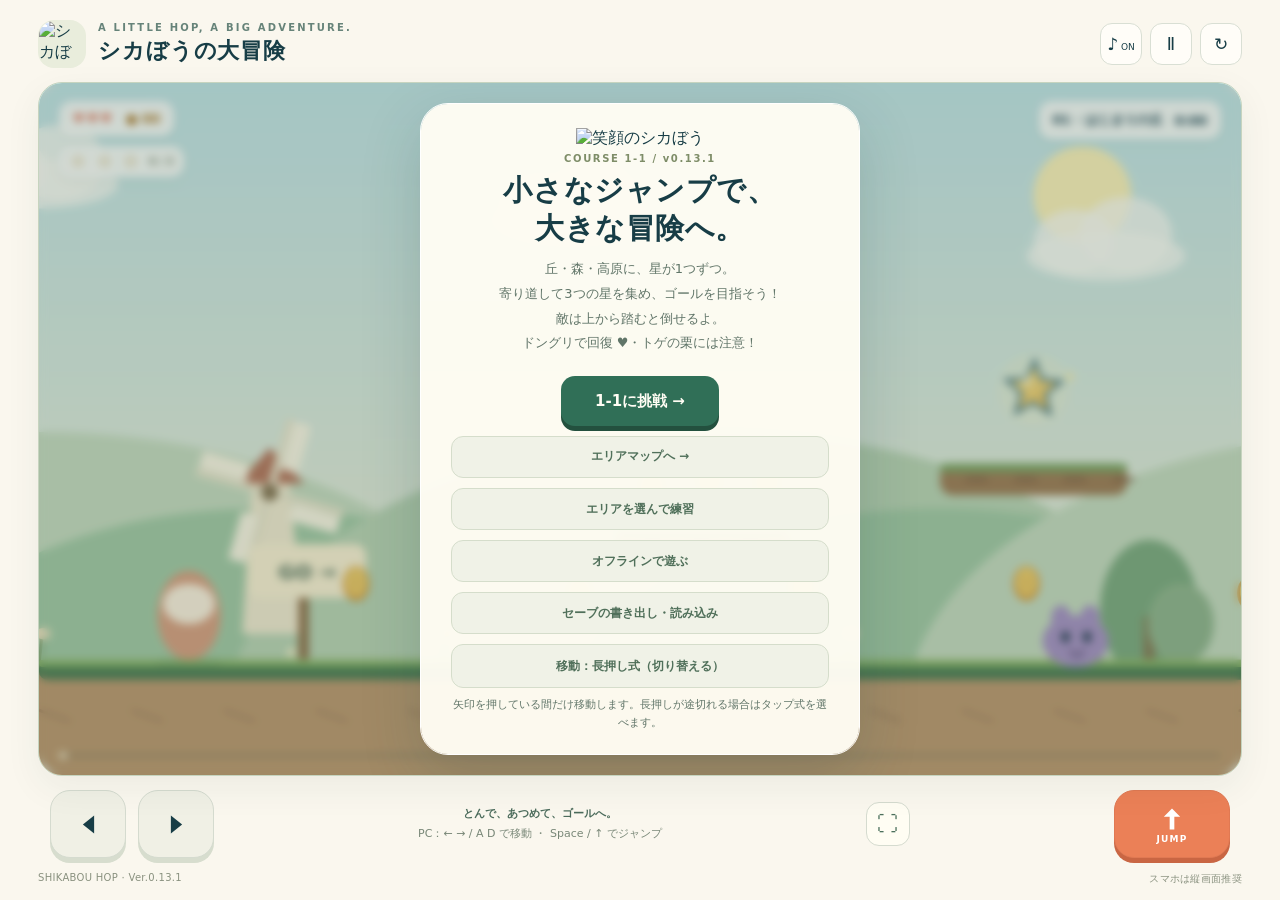
==== index.html @ 4ccf4af8 "Add Shikabou Hop v0.13.1 game" ====
<!doctype html>
<html lang="ja">
<head>
<meta charset="utf-8"><meta name="viewport" content="width=device-width,initial-scale=1,viewport-fit=cover">
<meta name="theme-color" content="#faf7ee"><meta name="description" content="シカぼうと丘を冒険する、スマホで遊べる横スクロールアクションゲーム。">
<link rel="manifest" href="manifest.webmanifest" crossorigin="use-credentials">
<link rel="icon" type="image/png" sizes="192x192" href="icons/app-192.png">
<link rel="apple-touch-icon" sizes="180x180" href="icons/apple-touch-icon.png">
<meta name="application-name" content="シカぼう"><meta name="mobile-web-app-capable" content="yes"><meta name="apple-mobile-web-app-capable" content="yes"><meta name="apple-mobile-web-app-title" content="シカぼう"><meta name="apple-mobile-web-app-status-bar-style" content="default">
<title>シカぼうの大冒険｜SHIKABOU HOP</title>
<style>
:root{--ink:#173d46;--green:#306f57;--paper:#faf7ee;--orange:#ee774b}*{box-sizing:border-box}body{margin:0;background:var(--paper);color:var(--ink);font-family:system-ui,-apple-system,"Noto Sans JP",sans-serif}button{font:inherit;cursor:pointer;-webkit-tap-highlight-color:transparent}button:focus-visible{outline:3px solid #ef8b42;outline-offset:4px}.shell{max-width:1260px;height:100svh;min-height:560px;margin:auto;padding:20px 28px 14px;display:flex;flex-direction:column;gap:14px}header{display:flex;justify-content:space-between;align-items:center;gap:12px}.brand{display:flex;align-items:center;gap:12px}.mark{height:48px;width:48px;border-radius:16px;background:#e9eddc;object-fit:contain;padding:1px}h1{font-size:22px;letter-spacing:.04em;margin:0;font-weight:900}.eyebrow{font-size:10px;letter-spacing:.22em;font-weight:800;display:block;margin-bottom:3px;color:#668379}.tools{display:flex;gap:8px}.tool{border:1px solid #d9dfd4;background:#fffdf8;border-radius:12px;min-width:42px;min-height:42px;color:var(--ink);font-size:17px}.arena{position:relative;overflow:hidden;border-radius:24px;background:#c7e4dd;flex:1;min-height:260px;box-shadow:0 12px 36px #183e4510;border:1px solid #c6d4bf}canvas{width:100%;height:100%;display:block;touch-action:none}.hud{position:absolute;top:18px;left:20px;right:20px;display:flex;justify-content:space-between;pointer-events:none;gap:8px}.pill{background:#fffdf5ed;border:1px solid #ffffff88;box-shadow:0 3px 12px #1a4b4310;border-radius:13px;padding:9px 13px;font-size:13px;font-weight:800;display:flex;gap:12px;align-items:center}.heart{color:#e47859;letter-spacing:2px}.gold{color:#a66b10}.distance{position:absolute;bottom:17px;left:20px;right:20px;height:5px;background:#174a4324;border-radius:6px;pointer-events:none;overflow:hidden}.distance span{display:block;background:#fff9dc;height:100%;width:0;border-radius:6px;transition:width .2s}.overlay{position:absolute;inset:0;display:flex;align-items:center;justify-content:center;padding:20px;background:#193f4930;backdrop-filter:blur(4px);z-index:2}.overlay[hidden]{display:none}.card{text-align:center;width:min(440px,100%);border-radius:28px;background:#fffdf4f7;border:1px solid white;padding:24px 30px;box-shadow:0 20px 60px #183e4530}.card img{height:112px;width:112px;object-fit:contain;margin:-4px 0 4px}.card .tag{font-size:10px;letter-spacing:.16em;font-weight:800;color:#7e8d68}.card h2{font-size:29px;margin:8px 0;letter-spacing:.02em;line-height:1.3}.card p{font-size:13px;line-height:1.9;color:#607568;margin:10px 0 20px}.primary{border:0;background:var(--green);color:#fffdf4;border-radius:14px;padding:14px 34px;min-height:50px;font-size:15px;font-weight:800;box-shadow:0 5px 0 #23503e;transition:transform .12s}.primary:active{transform:translateY(3px);box-shadow:0 2px 0 #23503e}.card small{display:block;font-size:10px;color:#819082;margin-top:17px}.controls{touch-action:none;display:flex;align-items:center;justify-content:space-between;padding:0 12px;gap:16px}.movement{display:flex;gap:12px}.pad{touch-action:none;user-select:none;-webkit-user-select:none;width:76px;height:68px;border-radius:20px;border:1px solid #d5dbcf;background:#f0f0e5;box-shadow:0 5px 0 #d7ddce;color:var(--ink);font-size:24px;font-weight:800;display:flex;align-items:center;justify-content:center;flex-direction:column}.pad.pressed,.pad:active{transform:translateY(4px);box-shadow:0 1px 0 #c3cdb9;background:#e1e9d7}.jump{width:116px;background:#eb8057;border-color:#e07953;box-shadow:0 5px 0 #c96643;color:white;font-size:23px}.jump small{font-size:9px;letter-spacing:.14em;margin-top:1px}.jump.pressed,.jump:active{background:#d96d46;box-shadow:0 1px 0 #bd603c}.help{text-align:center;font-size:11px;color:#788777;line-height:1.8}.help b{color:#4b6b5b;font-weight:700}.footer{display:flex;justify-content:space-between;font-size:10px;color:#89917f;letter-spacing:.03em}.toast{position:absolute;left:50%;top:76px;transform:translateX(-50%);padding:10px 18px;background:#fff9e7;color:#31584a;border-radius:30px;font-size:13px;font-weight:800;white-space:nowrap;opacity:0;transition:opacity .15s;pointer-events:none}.toast.show{opacity:1}@media(max-width:600px){.shell{padding:12px 12px max(12px,env(safe-area-inset-bottom));gap:12px;min-height:510px}h1{font-size:17px}.eyebrow{font-size:8px}.mark{width:39px;height:39px;border-radius:12px}.brand{gap:8px}.tool{min-width:36px;min-height:36px;font-size:15px}.tools{gap:5px}.arena{border-radius:20px}.hud{top:12px;left:12px;right:12px}.pill{padding:8px 10px;font-size:11px;gap:7px}.help{display:none}.controls{padding:0 5px}.pad{width:70px;height:68px;border-radius:19px}.jump{width:104px}.card{padding:20px}.card h2{font-size:25px}.card p{font-size:12px}.footer{font-size:9px}.card img{height:100px;width:100px}}@media(max-height:520px) and (orientation:landscape){.shell{min-height:0;padding:6px 12px;gap:6px}header{height:30px}.mark{height:28px;width:28px}h1{font-size:16px}.eyebrow,.footer,.help{display:none}.tool{min-height:28px;min-width:33px}.arena{min-height:160px;border-radius:15px}.controls{position:absolute;bottom:18px;left:25px;right:25px;z-index:1;pointer-events:none}.pad{width:61px;height:54px;opacity:.85;pointer-events:auto;border-radius:16px}.jump{width:90px}.card{padding:12px 24px;width:380px}.card img{display:none}.card p{margin:7px 0 12px;font-size:12px}.card h2{font-size:23px;margin:5px 0}.card small{display:none}.hud{top:10px;left:12px;right:12px}.pill{padding:6px 10px}.distance{bottom:8px}}

/* A compact star tracker and a viewport-sized clear screen for phones. */
.hud{display:grid;grid-template-columns:1fr auto;align-items:start;gap:7px}.hud>.pill{width:max-content}.stars-pill{grid-column:1;padding:5px 10px;gap:8px;font-size:10px}.stars-pill #stars{color:#b98622;font-size:18px;line-height:1.05;letter-spacing:2px}.stars-pill #starCount{color:#7d8669;font-size:10px}.toast{top:96px}
.overlay.is-result{position:fixed;inset:0;z-index:20;padding:max(16px,env(safe-area-inset-top)) 16px max(16px,env(safe-area-inset-bottom));overflow:auto}.card.is-result{width:min(510px,100%);max-height:100%;overflow-y:auto;padding:24px}.card.is-result>img,.card.is-result>small{display:none}.card.is-result h2{font-size:25px;margin:5px 0 16px}.result-panel[hidden]{display:none}.result-panel{text-align:left}.result-heading{display:flex;align-items:center;gap:16px;margin-bottom:17px}.result-rank{display:grid;place-items:center;flex-shrink:0;width:65px;height:65px;border:1px solid #e3c479;background:#f9edc7;color:#826625;border-radius:20px;font-size:43px;font-weight:900;line-height:1}.result-kicker{font-size:10px;color:#8b916e;letter-spacing:.1em}.result-heading h3{font-size:21px;color:#315e4c;margin:4px 0}.result-stars{display:grid;grid-template-columns:repeat(3,1fr);gap:7px;margin-bottom:16px}.result-star{text-align:center;background:#f0f0e7;border:1px solid #e0e3d4;border-radius:13px;padding:8px 2px;color:#9caa97}.result-star>span{display:block;font-size:30px;line-height:1.1}.result-star b{display:block;font-size:11px;margin:5px 0 0}.card .result-star small{display:block;font-size:8px;margin-top:3px;color:inherit}.result-star.collected{background:#fff3cf;border-color:#e4d3a0;color:#ae7c22}.result-stats{display:grid;grid-template-columns:repeat(3,1fr);gap:7px;margin:0 0 15px}.result-stats>div{padding:9px 4px;text-align:center;background:#edf1e7;border-radius:12px}.result-stats dt{font-size:9px;color:#71816c}.result-stats dd{font-size:20px;font-weight:850;color:#315b49;margin:5px 0}.card .result-stats small{display:block;font-size:8px;color:#81917b;margin:3px 0;line-height:1.4}.result-goals{border-top:1px solid #e0e3d3;padding-top:11px}.result-goals h4{font-size:11px;margin:0 0 8px;color:#65775e}.result-goals ul{display:flex;flex-wrap:wrap;gap:6px;list-style:none;margin:0;padding:0}.result-goals li{font-size:10px;border-radius:8px;background:#eeeee4;color:#8d9785;padding:6px 7px}.result-goals li.done{background:#deebd6;color:#386748}.card p.result-tip{font-size:12px;line-height:1.7;margin:13px 0 17px;color:#63765b}.card.is-result .primary{width:100%;min-height:46px}.result-panel{overflow-wrap:anywhere}
@media(max-width:600px){.stars-pill{padding:5px 9px}.stars-pill #stars{font-size:16px}.card.is-result{padding:19px}.result-heading h3{font-size:18px}.result-stats dd{font-size:18px}.result-heading{gap:12px}.result-rank{width:56px;height:56px;font-size:38px}.card.is-result h2{font-size:23px;margin-bottom:13px}}
@media(max-height:520px) and (orientation:landscape){.overlay.is-result{padding:10px}.card.is-result{width:min(640px,100%);padding:13px 20px}.card.is-result h2{font-size:21px;margin:3px 0 8px}.result-heading{margin-bottom:9px}.result-rank{width:46px;height:46px;font-size:33px;border-radius:14px}.result-heading h3{font-size:18px}.result-stars{margin-bottom:9px}.result-star{padding:5px 2px}.result-star>span{font-size:23px}.result-stars small{display:none!important}.result-stats{margin-bottom:9px}.result-stats>div{padding:6px 4px}.result-stats dd{margin:3px 0}.result-goals{padding-top:7px}.card p.result-tip{margin:8px 0 11px}.toast{top:84px}}

.overlay{overflow:auto}.card{max-height:100%;overflow-y:auto}.secondary{display:block;width:100%;border:1px solid #d5ddcb;background:#f0f2e7;color:#50705a;border-radius:12px;padding:11px 14px;font-size:12px;font-weight:750;margin-top:10px;min-height:42px}.overlay.is-menu{position:fixed;inset:0;z-index:20;padding:16px}.card.is-menu{width:min(480px,100%);padding:22px}.card.is-menu>img{display:none}.card.is-menu h2{font-size:25px}.practice-menu{display:grid;gap:9px;margin:0 0 17px;text-align:left}.practice-choice{text-align:left;padding:15px 17px;border:1px solid #d2dec8;border-radius:15px;background:#eaf0de;color:#355845;min-height:67px}.practice-choice strong{display:block;font-size:15px}.practice-choice span{display:block;font-size:11px;margin-top:6px;color:#6e8065}.practice-choice.forest{background:#e1ebdc;border-color:#bdcfb2}.practice-choice.highland{background:#e5eff0;border-color:#c2d7d7}.practice-choice:active{transform:translateY(2px)}.skip-celebration{position:absolute;z-index:3;bottom:22px;right:16px;border:1px solid #d8d8b9;background:#fff9e8ef;color:#4b6b52;border-radius:13px;font-size:12px;padding:11px 15px;min-height:42px}.card p.result-mode{background:#e5eee0;color:#507348;padding:7px;border-radius:9px;font-size:11px;margin:0 0 12px}.result-stars.single{grid-template-columns:1fr;max-width:170px;margin-inline:auto}#practiceMenu[hidden],#backPractice[hidden],#choosePractice[hidden],#skipCelebration[hidden],#resultMode[hidden]{display:none}
@media(max-height:520px) and (orientation:landscape){.overlay.is-menu{padding:10px}.card.is-menu{padding:14px 22px}.practice-menu{gap:6px;margin-bottom:10px}.practice-choice{padding:10px 14px;min-height:55px}.card.is-menu h2{font-size:22px}.skip-celebration{bottom:78px;right:20px}.secondary{padding:8px 12px;min-height:36px}}

html,body{overscroll-behavior:none}body{min-height:100svh}.screen-button{flex-shrink:0;pointer-events:auto;border:1px solid #d5dbcf;border-radius:13px;background:#fffdf3;color:#4c705c;min-width:44px;min-height:44px;font-size:21px;line-height:1}.screen-button[hidden],.install-link[hidden],.app-status[hidden]{display:none}.install-link{border:0;background:none;color:#57775e;font-size:12px;padding:11px 8px 0;text-decoration:underline;text-underline-offset:3px}.app-status{position:fixed;bottom:max(110px,env(safe-area-inset-bottom));left:50%;transform:translateX(-50%);z-index:35;width:max-content;max-width:calc(100% - 30px);padding:12px 17px;border:1px solid #d8dfce;border-radius:15px;background:#fffdf2;color:#315c46;font-size:12px;box-shadow:0 6px 24px #183e4520;text-align:center}.install-dialog{border:1px solid #fff;border-radius:25px;padding:25px;width:min(410px,calc(100% - 30px));max-height:calc(100svh - 30px);overflow-y:auto;background:#fffdf4;color:#234b40;box-shadow:0 18px 80px #173d4640}.install-dialog::backdrop{background:#193f496b;backdrop-filter:blur(4px)}.install-brand{display:flex;align-items:center;gap:14px}.install-brand img{height:66px;width:66px;border-radius:18px}.install-brand h2{font-size:20px;line-height:1.4;margin:0}.install-dialog p{font-size:12px;line-height:1.8;color:#6a7b66}.install-dialog ol{padding-left:23px;font-size:13px;line-height:1.8}.install-dialog li{padding-left:3px;margin-bottom:10px}.install-dialog .primary{width:100%;margin-top:8px;min-height:44px;padding:11px}.install-dialog .install-note{background:#ecf0e3;padding:10px 12px;border-radius:12px;font-size:11px}.install-dialog .secondary{margin:8px 0 0}
@media(max-width:600px){.controls{gap:8px}.shell{padding-top:max(12px,env(safe-area-inset-top));padding-left:max(12px,env(safe-area-inset-left));padding-right:max(12px,env(safe-area-inset-right))}}
@media(max-height:520px) and (orientation:landscape){.shell{padding:6px max(12px,env(safe-area-inset-right)) 6px max(12px,env(safe-area-inset-left))}.screen-button{opacity:.85;margin-left:auto;margin-right:4px}.controls{gap:10px}.install-dialog{padding:16px 23px}.install-brand img{width:46px;height:46px;border-radius:12px}.install-brand h2{font-size:18px}.install-dialog p{margin:8px 0}.install-dialog li{margin-bottom:5px}}
@media(display-mode:standalone){#installApp{display:none}.footer{font-size:9px}}
.controls,.pad,.pad *{-webkit-touch-callout:none;user-select:none;-webkit-user-select:none}

/* Press feedback never changes the touch target's position. */
.pad.pressed,.pad:active{transform:none;box-shadow:inset 0 3px 0 #173d4615,0 2px 0 #c3cdb9}
.jump.pressed,.jump:active{transform:none;box-shadow:inset 0 3px 0 #873d271b,0 2px 0 #bd603c}
.input-check{position:absolute;left:50%;top:124px;transform:translateX(-50%);z-index:4;max-width:calc(100% - 20px);padding:7px 11px;border-radius:10px;background:#fffce9ed;color:#315c46;font:10px/1.6 system-ui,sans-serif;white-space:pre-line;pointer-events:none;box-shadow:0 2px 12px #173d4615}.input-check[hidden],#copyInputReport[hidden]{display:none}
/* Keep landscape controls in normal flow, below the animated game surface.
   Preserve their physical positions so this comparison does not move the thumb targets. */
@media(max-height:520px) and (orientation:landscape){
 .shell{--shell-left:max(12px,env(safe-area-inset-left));--shell-right:max(12px,env(safe-area-inset-right));--pad-left:max(56px,calc(env(safe-area-inset-left) + 24px));--pad-right:max(56px,calc(env(safe-area-inset-right) + 24px));--pad-bottom:max(40px,calc(env(safe-area-inset-bottom) + 22px))}
 header{flex:0 0 30px}
 .arena{flex:1 1 0%;min-height:0}
 #game{position:absolute;inset:0}
 .controls{position:relative;inset:auto;flex:0 0 64px;height:64px;padding:0;margin:0 calc(var(--pad-right) - var(--shell-right)) calc(var(--pad-bottom) - 6px) calc(var(--pad-left) - var(--shell-left));background:var(--paper);pointer-events:auto}
 .pad{width:72px;height:64px;flex-shrink:0;opacity:1}
 .jump{width:104px}
 .input-check{top:76px}
 .overlay{position:fixed;inset:0;z-index:20;padding:10px}
 .skip-celebration{bottom:18px;right:24px}
}
.input-report-button{background:#fff0cc;border-color:#dec789;color:#77602d;min-height:44px}
.pad{appearance:none;-webkit-appearance:none;-webkit-user-drag:none}.pad *{pointer-events:none;touch-action:none;-webkit-user-drag:none}.pad svg{display:block;width:27px;height:27px;fill:currentColor}.jump svg{width:28px;height:28px}.controls{-webkit-user-drag:none}
.pad:focus-visible{outline:3px solid #ef8b42;outline-offset:4px}
.movement-mode{min-height:44px}.card p.movement-mode-help{font-size:11px;line-height:1.6;margin:8px 0 12px}
.move-stop{position:absolute;bottom:24px;left:50%;transform:translateX(-50%);z-index:1;min-height:44px;min-width:96px;border:1px solid #d5dbcf;border-radius:14px;background:#fffdf3ed;color:#315c46;font-size:13px;font-weight:800;touch-action:manipulation;user-select:none;-webkit-user-select:none}.move-stop[hidden]{display:none}
@media(max-height:520px) and (orientation:landscape){.move-stop{bottom:18px}}
.hold-test-link{display:block;margin:10px 0 2px;padding:7px;color:#57775e;font-size:12px;text-underline-offset:3px}
.map-entry{text-decoration:none;text-align:center}#replayCourse[hidden],.map-entry[hidden]{display:none}
.scene-fade{position:absolute;inset:0;z-index:8;background:#10212b;color:#f4f1d3;display:grid;place-items:center;text-align:center;pointer-events:none}.scene-fade[hidden]{display:none}.scene-fade strong{display:block;font-size:22px;letter-spacing:.07em}.scene-fade span{display:block;font-size:12px;margin-top:15px;color:#bdd3c8}
.boss-hud,.wind-hud{position:absolute;z-index:2;top:78px;right:12px;background:#fff7e6ed;color:#633e49;border-radius:12px;padding:6px 10px;font-size:11px;font-weight:800;pointer-events:none}.boss-hud[hidden],.wind-hud[hidden]{display:none}.boss-hud{display:flex;gap:7px;align-items:center}.boss-hud>span{width:62px;height:8px;background:#e5ccb9;border-radius:6px;overflow:hidden}.boss-hud i{display:block;width:100%;height:100%;background:#ad6264;transition:width .15s}.wind-hud{color:#345c4c}
</style><link rel="stylesheet" href="save.css?v=0.13.1"></head>
<body><main class="shell">
<header><div class="brand"><img class="mark" src="assets/shikabou-sprite.png" alt="シカぼう"><div><span class="eyebrow">A LITTLE HOP, A BIG ADVENTURE.</span><h1>シカぼうの大冒険</h1></div></div><div class="tools"><button class="tool" id="sound" aria-label="音楽・環境音・効果音をオフにする" aria-pressed="true">♪<span style="font-size:9px" id="soundState"> ON</span></button><button class="tool" id="pause" aria-label="一時停止">Ⅱ</button><button class="tool" id="restart" aria-label="最初からやり直す">↻</button></div></header>
<section class="arena" id="arena" aria-label="横スクロールゲーム画面"><canvas id="game" aria-label="シカぼうを操作して右のゴールへ進もう"></canvas><div id="sceneFade" class="scene-fade" hidden><div><strong id="sceneFadeTitle"></strong><span id="sceneFadeNote"></span></div></div><div id="bossHud" class="boss-hud" role="progressbar" aria-label="大蜘蛛の体力" aria-valuemin="0" aria-valuemax="4" aria-valuenow="4" hidden><b>大蜘蛛</b><span><i id="bossHp"></i></span></div><div id="windHud" class="wind-hud" hidden></div><div id="inputCheck" class="input-check" hidden></div><div class="hud"><div class="pill"><span class="heart" id="hearts">♥♥♥</span><span class="gold">● <span id="coins">00</span></span></div><div class="pill"><span id="region">01 · はじまりの丘</span><span id="time">0:00</span></div><div class="pill stars-pill"><span id="stars" aria-label="星はまだ集めていません">☆ ☆ ☆</span><span id="starCount">0 / 3</span></div></div><button id="stopMoving" class="move-stop" hidden>■ 停止</button><button id="skipCelebration" class="skip-celebration" hidden>結果を見る →</button><div class="distance"><span id="progress"></span></div><div class="toast" id="toast" role="status"></div>
<div class="overlay" id="overlay"><div class="card" id="messageCard"><img src="assets/shikabou-sprite.png" alt="笑顔のシカぼう"><div class="tag" id="tag">COURSE 1-1 / v0.13.1</div><h2 id="message">小さなジャンプで、<br>大きな冒険へ。</h2><p id="description">丘・森・高原に、星が1つずつ。<br>寄り道して3つの星を集め、ゴールを目指そう！<br>敵は上から踏むと倒せるよ。<br>ドングリで回復 ♥・トゲの栗には注意！</p><section id="practiceMenu" class="practice-menu" aria-label="練習エリアの選択" hidden>
<button data-practice="0" class="practice-choice meadow"><strong>01 · はじまりの丘</strong><span>広い道でジャンプと星集めを練習</span></button>
<button data-practice="4400" class="practice-choice forest"><strong>02 · 木漏れ日の森</strong><span>切り株・キノコ・落ちる栗を攻略</span></button>
<button data-practice="8200" class="practice-choice highland"><strong>03 · 見晴らしの高原</strong><span>岩の段差と転がる敵を練習</span></button>
</section><section id="result" class="result-panel" aria-label="クリア結果" hidden>
<p id="resultMode" class="result-mode" hidden></p><div class="result-heading"><strong id="resultRank" class="result-rank">S</strong><div><span class="result-kicker">今回の評価</span><h3 id="resultTitle">星の冒険マスター！</h3></div></div>
<div id="resultStars" class="result-stars" aria-label="エリアごとの星"></div>
<dl class="result-stats"><div><dt>クリアタイム</dt><dd><span id="resultTime">0:00</span><small>寄り道の時間も冒険の記録</small></dd></div><div><dt>コイン</dt><dd><span id="resultCoins">0 / 0</span><small id="resultCoinRate">回収率 0%</small></dd></div><div><dt>ミス（被ダメージ）</dt><dd><span id="resultMisses">0回</span><small id="resultFalls">うち落下 0回</small></dd></div></dl>
<div class="result-goals"><h4 id="resultGoalHeading">S評価の目標</h4><ul id="resultCriteria"></ul></div>
<p id="resultTip" class="result-tip"></p>
</section><button class="primary" id="start">1-1に挑戦 →</button><button id="copyInputReport" class="secondary input-report-button" hidden>操作記録をコピー</button><a id="openAreaMap" class="secondary map-entry" href="area-map.html">エリアマップへ →</a><button id="replayCourse" class="secondary" hidden>1-1をもう一度あそぶ</button><button id="choosePractice" class="secondary">エリアを選んで練習</button><button id="backPractice" class="secondary" hidden>もどる</button><button id="openOffline" class="secondary" type="button" hidden>オフラインで遊ぶ</button><button id="openSave" class="secondary" type="button">セーブの書き出し・読み込み</button><button id="movementMode" class="secondary movement-mode" aria-pressed="false" aria-describedby="movementModeHelp">移動：長押し式（切り替える）</button><p id="movementModeHelp" class="movement-mode-help"></p><button id="installApp" class="install-link">ホーム画面に追加</button><small id="cardFoot">移動 ＋ ジャンプは同時押しOK · 音楽・環境音は右上の♪で切替</small></div></div></section>
<nav class="controls" aria-label="ゲーム操作"><div class="movement"><button type="button" draggable="false" class="pad" data-key="left" aria-label="左に移動"><svg viewBox="0 0 24 24" aria-hidden="true" focusable="false"><path d="M17 4 7 12 17 20Z"/></svg></button><button type="button" draggable="false" class="pad" data-key="right" aria-label="右に移動"><svg viewBox="0 0 24 24" aria-hidden="true" focusable="false"><path d="m7 4 10 8-10 8Z"/></svg></button></div><div class="help"><b>とんで、あつめて、ゴールへ。</b><br>PC：← → / A D で移動 ・ Space / ↑ でジャンプ</div><button id="fullscreen" class="screen-button" aria-label="全画面で遊ぶ" aria-pressed="false" hidden>⛶</button><button type="button" draggable="false" class="pad jump" data-key="jump" aria-label="ジャンプ"><svg viewBox="0 0 24 24" aria-hidden="true" focusable="false"><path d="M10 21V10H5l7-7 7 7h-5v11Z"/></svg><small>JUMP</small></button></nav>
<div class="footer"><span>SHIKABOU HOP · Ver.0.13.1</span><span>スマホは縦画面推奨</span></div>
</main>
<dialog id="installDialog" class="install-dialog" aria-labelledby="installTitle"><div class="install-brand"><img src="icons/app-192.png" alt=""><h2 id="installTitle">シカぼうを<br>ホーム画面へ</h2></div><p>アイコンから、すぐに冒険を始められます。</p><ol id="installSteps"><li>このページを<strong>Chrome</strong>で開きます。</li><li>右上の<strong>︙ →「ホーム画面に追加」</strong>を選びます。</li><li>「インストール」または「追加」で完了！</li></ol><p class="install-note">ChatGPT内で開いている場合は、メニューから外部ブラウザで開いてください。<br>最初は通信できる状態で開いてください。<br>「オフラインで遊ぶ」からゲームを保存すると、通信なしでも起動できます。</p><p id="installFeedback" role="status" hidden></p><button id="copyAppLink" class="secondary">ゲームのURLをコピー</button><button id="closeInstall" class="primary">わかった！</button></dialog><p id="appStatus" class="app-status" role="status" hidden></p>
<script src="palette.js?v=1"></script><script src="scenery.js?v=1"></script><script src="soundscape.js?v=0.13.1"></script><script src="journey.js?v=0.13.1"></script><script src="course-1-2.js?v=0.13.1"></script><script src="course-1-3.js?v=0.13.1"></script><script src="game.js?v=0.13.1"></script><script src="app.js?v=0.9.1"></script><script src="save.js?v=0.13.1"></script><script src="offline.js?v=0.13.1"></script></body></html>
---- save.css ----
.shikabou-save-dialog{width:min(420px,calc(100% - 30px));max-height:calc(100dvh - 28px);overflow:auto;padding:24px;border:1px solid #dbe5d0;border-radius:22px;background:#fffdf4;color:#244a40;text-align:left;box-shadow:0 16px 76px #21433948}
.shikabou-save-dialog::backdrop{background:#173e39a6}.shikabou-save-dialog h2{font-size:23px;margin:0 0 8px}.shikabou-save-dialog p{font-size:13px;margin:0 0 12px;line-height:1.62}.shikabou-save-actions{display:grid;gap:8px}.shikabou-save-dialog button,.shikabou-save-dialog a,.map-save-button{font:inherit;font-weight:750;font-size:13px;color:#2c614d;background:#edf2e6;border:1px solid #cbd7bf;border-radius:11px;min-height:44px;padding:9px 13px;cursor:pointer;text-align:center}.shikabou-save-dialog [data-save="export"]{background:#34705a;color:#fff9ed;border-color:#34705a}.shikabou-save-dialog a{text-decoration:none;display:grid;place-items:center}.shikabou-save-dialog [hidden]{display:none}.shikabou-save-status:not(:empty){padding:9px 11px;border-radius:8px;background:#edf3e5;margin:12px 0;color:#2c533d}.shikabou-save-status[data-error="true"]{background:#f9e7dc;color:#843924}.map-save-button{margin:0 0 10px}.map-save-button:focus-visible,.shikabou-save-dialog button:focus-visible,.shikabou-save-dialog a:focus-visible{outline:2px solid #d68349;outline-offset:3px}
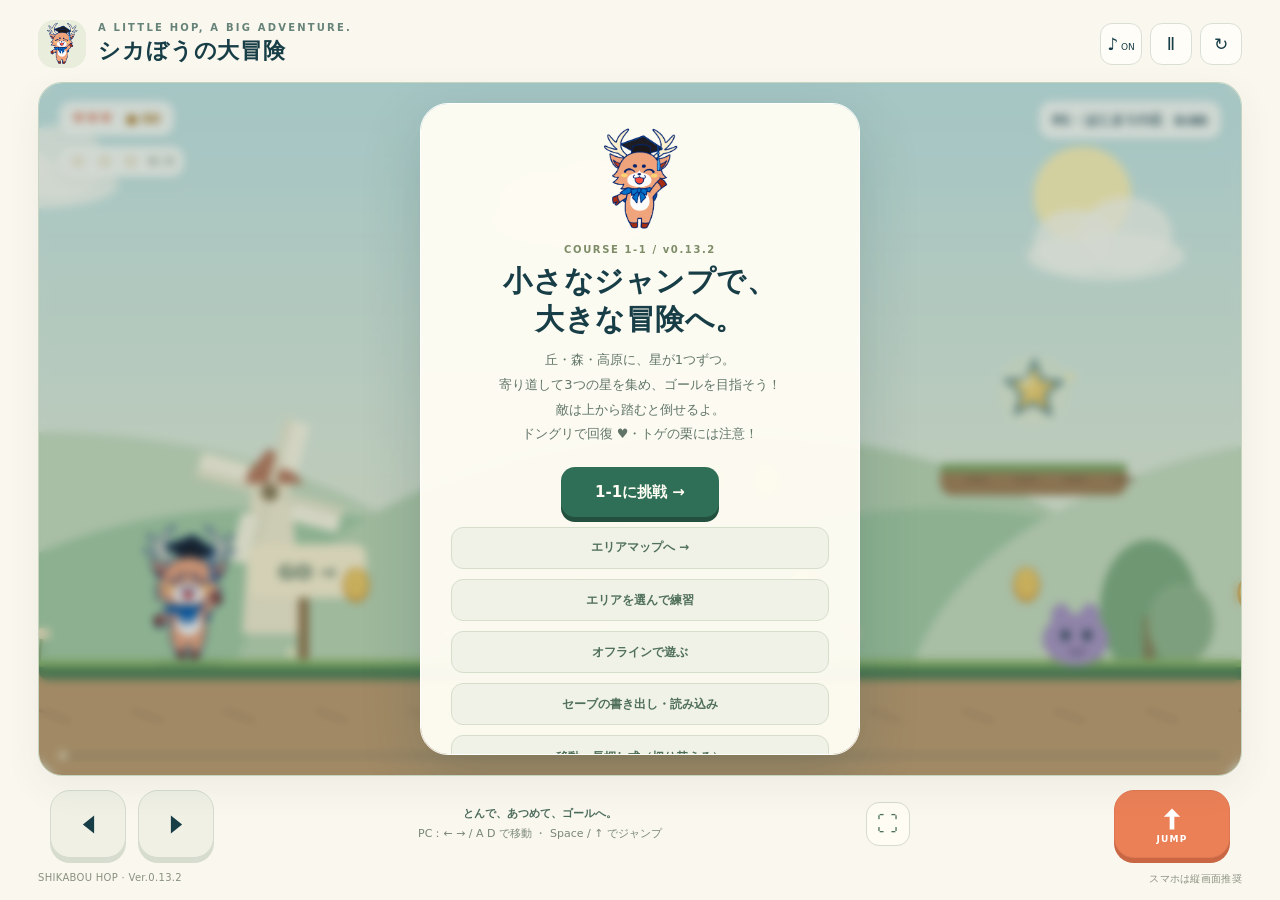
==== commit 29c4fdf3: "Add first-clear section continues to courses 1-1 through 1-3" ====
--- a/index.html
+++ b/index.html
@@ -54,11 +54,11 @@
 .map-entry{text-decoration:none;text-align:center}#replayCourse[hidden],.map-entry[hidden]{display:none}
 .scene-fade{position:absolute;inset:0;z-index:8;background:#10212b;color:#f4f1d3;display:grid;place-items:center;text-align:center;pointer-events:none}.scene-fade[hidden]{display:none}.scene-fade strong{display:block;font-size:22px;letter-spacing:.07em}.scene-fade span{display:block;font-size:12px;margin-top:15px;color:#bdd3c8}
 .boss-hud,.wind-hud{position:absolute;z-index:2;top:78px;right:12px;background:#fff7e6ed;color:#633e49;border-radius:12px;padding:6px 10px;font-size:11px;font-weight:800;pointer-events:none}.boss-hud[hidden],.wind-hud[hidden]{display:none}.boss-hud{display:flex;gap:7px;align-items:center}.boss-hud>span{width:62px;height:8px;background:#e5ccb9;border-radius:6px;overflow:hidden}.boss-hud i{display:block;width:100%;height:100%;background:#ad6264;transition:width .15s}.wind-hud{color:#345c4c}
-</style><link rel="stylesheet" href="save.css?v=0.13.1"></head>
+</style><link rel="stylesheet" href="save.css?v=0.13.2"></head>
 <body><main class="shell">
 <header><div class="brand"><img class="mark" src="assets/shikabou-sprite.png" alt="シカぼう"><div><span class="eyebrow">A LITTLE HOP, A BIG ADVENTURE.</span><h1>シカぼうの大冒険</h1></div></div><div class="tools"><button class="tool" id="sound" aria-label="音楽・環境音・効果音をオフにする" aria-pressed="true">♪<span style="font-size:9px" id="soundState"> ON</span></button><button class="tool" id="pause" aria-label="一時停止">Ⅱ</button><button class="tool" id="restart" aria-label="最初からやり直す">↻</button></div></header>
 <section class="arena" id="arena" aria-label="横スクロールゲーム画面"><canvas id="game" aria-label="シカぼうを操作して右のゴールへ進もう"></canvas><div id="sceneFade" class="scene-fade" hidden><div><strong id="sceneFadeTitle"></strong><span id="sceneFadeNote"></span></div></div><div id="bossHud" class="boss-hud" role="progressbar" aria-label="大蜘蛛の体力" aria-valuemin="0" aria-valuemax="4" aria-valuenow="4" hidden><b>大蜘蛛</b><span><i id="bossHp"></i></span></div><div id="windHud" class="wind-hud" hidden></div><div id="inputCheck" class="input-check" hidden></div><div class="hud"><div class="pill"><span class="heart" id="hearts">♥♥♥</span><span class="gold">● <span id="coins">00</span></span></div><div class="pill"><span id="region">01 · はじまりの丘</span><span id="time">0:00</span></div><div class="pill stars-pill"><span id="stars" aria-label="星はまだ集めていません">☆ ☆ ☆</span><span id="starCount">0 / 3</span></div></div><button id="stopMoving" class="move-stop" hidden>■ 停止</button><button id="skipCelebration" class="skip-celebration" hidden>結果を見る →</button><div class="distance"><span id="progress"></span></div><div class="toast" id="toast" role="status"></div>
-<div class="overlay" id="overlay"><div class="card" id="messageCard"><img src="assets/shikabou-sprite.png" alt="笑顔のシカぼう"><div class="tag" id="tag">COURSE 1-1 / v0.13.1</div><h2 id="message">小さなジャンプで、<br>大きな冒険へ。</h2><p id="description">丘・森・高原に、星が1つずつ。<br>寄り道して3つの星を集め、ゴールを目指そう！<br>敵は上から踏むと倒せるよ。<br>ドングリで回復 ♥・トゲの栗には注意！</p><section id="practiceMenu" class="practice-menu" aria-label="練習エリアの選択" hidden>
+<div class="overlay" id="overlay"><div class="card" id="messageCard"><img src="assets/shikabou-sprite.png" alt="笑顔のシカぼう"><div class="tag" id="tag">COURSE 1-1 / v0.13.2</div><h2 id="message">小さなジャンプで、<br>大きな冒険へ。</h2><p id="description">丘・森・高原に、星が1つずつ。<br>寄り道して3つの星を集め、ゴールを目指そう！<br>敵は上から踏むと倒せるよ。<br>ドングリで回復 ♥・トゲの栗には注意！</p><section id="practiceMenu" class="practice-menu" aria-label="練習エリアの選択" hidden>
 <button data-practice="0" class="practice-choice meadow"><strong>01 · はじまりの丘</strong><span>広い道でジャンプと星集めを練習</span></button>
 <button data-practice="4400" class="practice-choice forest"><strong>02 · 木漏れ日の森</strong><span>切り株・キノコ・落ちる栗を攻略</span></button>
 <button data-practice="8200" class="practice-choice highland"><strong>03 · 見晴らしの高原</strong><span>岩の段差と転がる敵を練習</span></button>
@@ -70,7 +70,7 @@
 <p id="resultTip" class="result-tip"></p>
 </section><button class="primary" id="start">1-1に挑戦 →</button><button id="copyInputReport" class="secondary input-report-button" hidden>操作記録をコピー</button><a id="openAreaMap" class="secondary map-entry" href="area-map.html">エリアマップへ →</a><button id="replayCourse" class="secondary" hidden>1-1をもう一度あそぶ</button><button id="choosePractice" class="secondary">エリアを選んで練習</button><button id="backPractice" class="secondary" hidden>もどる</button><button id="openOffline" class="secondary" type="button" hidden>オフラインで遊ぶ</button><button id="openSave" class="secondary" type="button">セーブの書き出し・読み込み</button><button id="movementMode" class="secondary movement-mode" aria-pressed="false" aria-describedby="movementModeHelp">移動：長押し式（切り替える）</button><p id="movementModeHelp" class="movement-mode-help"></p><button id="installApp" class="install-link">ホーム画面に追加</button><small id="cardFoot">移動 ＋ ジャンプは同時押しOK · 音楽・環境音は右上の♪で切替</small></div></div></section>
 <nav class="controls" aria-label="ゲーム操作"><div class="movement"><button type="button" draggable="false" class="pad" data-key="left" aria-label="左に移動"><svg viewBox="0 0 24 24" aria-hidden="true" focusable="false"><path d="M17 4 7 12 17 20Z"/></svg></button><button type="button" draggable="false" class="pad" data-key="right" aria-label="右に移動"><svg viewBox="0 0 24 24" aria-hidden="true" focusable="false"><path d="m7 4 10 8-10 8Z"/></svg></button></div><div class="help"><b>とんで、あつめて、ゴールへ。</b><br>PC：← → / A D で移動 ・ Space / ↑ でジャンプ</div><button id="fullscreen" class="screen-button" aria-label="全画面で遊ぶ" aria-pressed="false" hidden>⛶</button><button type="button" draggable="false" class="pad jump" data-key="jump" aria-label="ジャンプ"><svg viewBox="0 0 24 24" aria-hidden="true" focusable="false"><path d="M10 21V10H5l7-7 7 7h-5v11Z"/></svg><small>JUMP</small></button></nav>
-<div class="footer"><span>SHIKABOU HOP · Ver.0.13.1</span><span>スマホは縦画面推奨</span></div>
+<div class="footer"><span>SHIKABOU HOP · Ver.0.13.2</span><span>スマホは縦画面推奨</span></div>
 </main>
 <dialog id="installDialog" class="install-dialog" aria-labelledby="installTitle"><div class="install-brand"><img src="icons/app-192.png" alt=""><h2 id="installTitle">シカぼうを<br>ホーム画面へ</h2></div><p>アイコンから、すぐに冒険を始められます。</p><ol id="installSteps"><li>このページを<strong>Chrome</strong>で開きます。</li><li>右上の<strong>︙ →「ホーム画面に追加」</strong>を選びます。</li><li>「インストール」または「追加」で完了！</li></ol><p class="install-note">ChatGPT内で開いている場合は、メニューから外部ブラウザで開いてください。<br>最初は通信できる状態で開いてください。<br>「オフラインで遊ぶ」からゲームを保存すると、通信なしでも起動できます。</p><p id="installFeedback" role="status" hidden></p><button id="copyAppLink" class="secondary">ゲームのURLをコピー</button><button id="closeInstall" class="primary">わかった！</button></dialog><p id="appStatus" class="app-status" role="status" hidden></p>
-<script src="palette.js?v=1"></script><script src="scenery.js?v=1"></script><script src="soundscape.js?v=0.13.1"></script><script src="journey.js?v=0.13.1"></script><script src="course-1-2.js?v=0.13.1"></script><script src="course-1-3.js?v=0.13.1"></script><script src="game.js?v=0.13.1"></script><script src="app.js?v=0.9.1"></script><script src="save.js?v=0.13.1"></script><script src="offline.js?v=0.13.1"></script></body></html>
+<script src="palette.js?v=1"></script><script src="scenery.js?v=1"></script><script src="soundscape.js?v=0.13.2"></script><script src="journey.js?v=0.13.2"></script><script src="course-1-2.js?v=0.13.2"></script><script src="course-1-3.js?v=0.13.2"></script><script src="game.js?v=0.13.2"></script><script src="app.js?v=0.9.1"></script><script src="save.js?v=0.13.2"></script><script src="offline.js?v=0.13.2"></script></body></html>
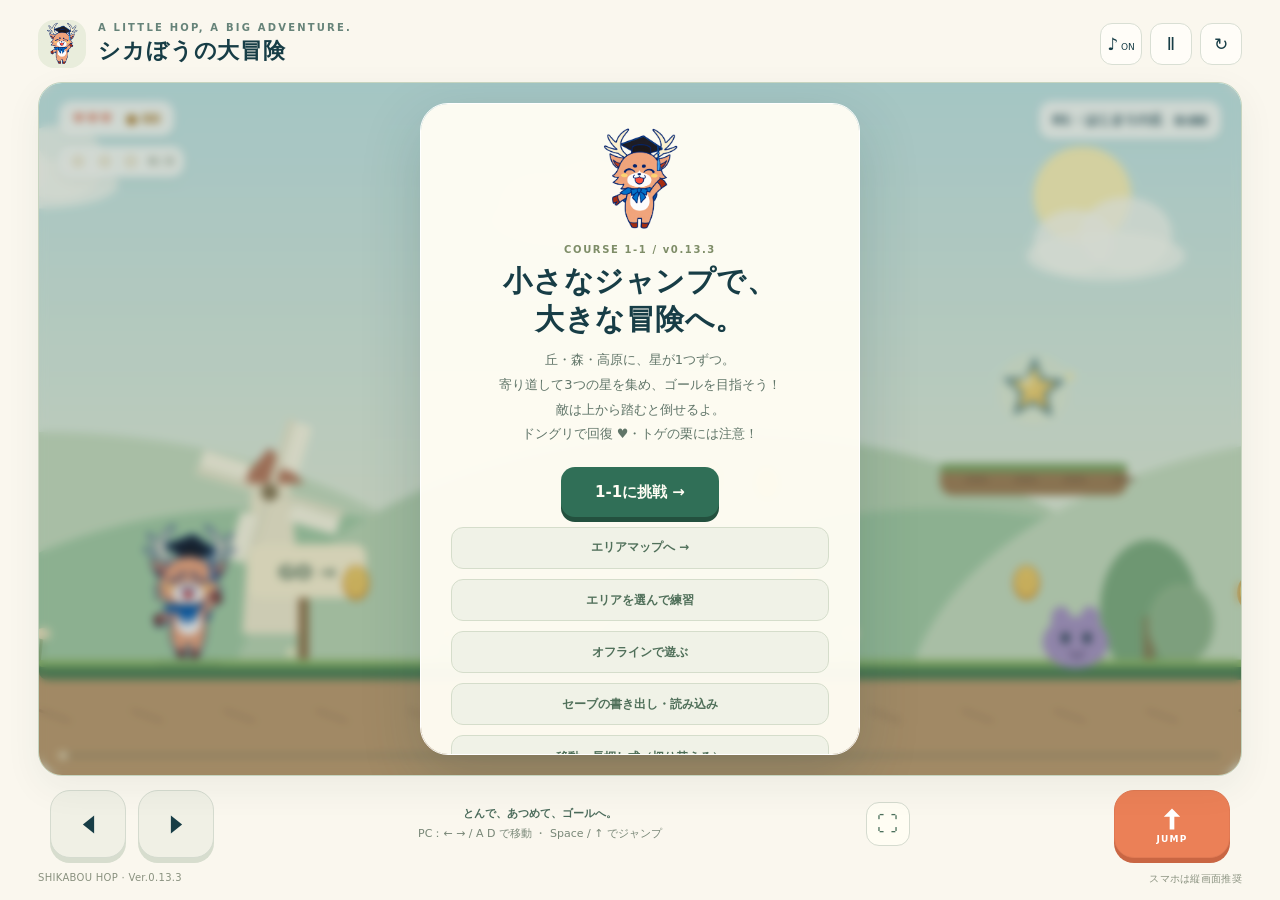
==== commit 237b6496: "Improve browser compatibility and iPhone install guidance" ====
--- a/index.html
+++ b/index.html
@@ -9,7 +9,7 @@
 <meta name="application-name" content="シカぼう"><meta name="mobile-web-app-capable" content="yes"><meta name="apple-mobile-web-app-capable" content="yes"><meta name="apple-mobile-web-app-title" content="シカぼう"><meta name="apple-mobile-web-app-status-bar-style" content="default">
 <title>シカぼうの大冒険｜SHIKABOU HOP</title>
 <style>
-:root{--ink:#173d46;--green:#306f57;--paper:#faf7ee;--orange:#ee774b}*{box-sizing:border-box}body{margin:0;background:var(--paper);color:var(--ink);font-family:system-ui,-apple-system,"Noto Sans JP",sans-serif}button{font:inherit;cursor:pointer;-webkit-tap-highlight-color:transparent}button:focus-visible{outline:3px solid #ef8b42;outline-offset:4px}.shell{max-width:1260px;height:100svh;min-height:560px;margin:auto;padding:20px 28px 14px;display:flex;flex-direction:column;gap:14px}header{display:flex;justify-content:space-between;align-items:center;gap:12px}.brand{display:flex;align-items:center;gap:12px}.mark{height:48px;width:48px;border-radius:16px;background:#e9eddc;object-fit:contain;padding:1px}h1{font-size:22px;letter-spacing:.04em;margin:0;font-weight:900}.eyebrow{font-size:10px;letter-spacing:.22em;font-weight:800;display:block;margin-bottom:3px;color:#668379}.tools{display:flex;gap:8px}.tool{border:1px solid #d9dfd4;background:#fffdf8;border-radius:12px;min-width:42px;min-height:42px;color:var(--ink);font-size:17px}.arena{position:relative;overflow:hidden;border-radius:24px;background:#c7e4dd;flex:1;min-height:260px;box-shadow:0 12px 36px #183e4510;border:1px solid #c6d4bf}canvas{width:100%;height:100%;display:block;touch-action:none}.hud{position:absolute;top:18px;left:20px;right:20px;display:flex;justify-content:space-between;pointer-events:none;gap:8px}.pill{background:#fffdf5ed;border:1px solid #ffffff88;box-shadow:0 3px 12px #1a4b4310;border-radius:13px;padding:9px 13px;font-size:13px;font-weight:800;display:flex;gap:12px;align-items:center}.heart{color:#e47859;letter-spacing:2px}.gold{color:#a66b10}.distance{position:absolute;bottom:17px;left:20px;right:20px;height:5px;background:#174a4324;border-radius:6px;pointer-events:none;overflow:hidden}.distance span{display:block;background:#fff9dc;height:100%;width:0;border-radius:6px;transition:width .2s}.overlay{position:absolute;inset:0;display:flex;align-items:center;justify-content:center;padding:20px;background:#193f4930;backdrop-filter:blur(4px);z-index:2}.overlay[hidden]{display:none}.card{text-align:center;width:min(440px,100%);border-radius:28px;background:#fffdf4f7;border:1px solid white;padding:24px 30px;box-shadow:0 20px 60px #183e4530}.card img{height:112px;width:112px;object-fit:contain;margin:-4px 0 4px}.card .tag{font-size:10px;letter-spacing:.16em;font-weight:800;color:#7e8d68}.card h2{font-size:29px;margin:8px 0;letter-spacing:.02em;line-height:1.3}.card p{font-size:13px;line-height:1.9;color:#607568;margin:10px 0 20px}.primary{border:0;background:var(--green);color:#fffdf4;border-radius:14px;padding:14px 34px;min-height:50px;font-size:15px;font-weight:800;box-shadow:0 5px 0 #23503e;transition:transform .12s}.primary:active{transform:translateY(3px);box-shadow:0 2px 0 #23503e}.card small{display:block;font-size:10px;color:#819082;margin-top:17px}.controls{touch-action:none;display:flex;align-items:center;justify-content:space-between;padding:0 12px;gap:16px}.movement{display:flex;gap:12px}.pad{touch-action:none;user-select:none;-webkit-user-select:none;width:76px;height:68px;border-radius:20px;border:1px solid #d5dbcf;background:#f0f0e5;box-shadow:0 5px 0 #d7ddce;color:var(--ink);font-size:24px;font-weight:800;display:flex;align-items:center;justify-content:center;flex-direction:column}.pad.pressed,.pad:active{transform:translateY(4px);box-shadow:0 1px 0 #c3cdb9;background:#e1e9d7}.jump{width:116px;background:#eb8057;border-color:#e07953;box-shadow:0 5px 0 #c96643;color:white;font-size:23px}.jump small{font-size:9px;letter-spacing:.14em;margin-top:1px}.jump.pressed,.jump:active{background:#d96d46;box-shadow:0 1px 0 #bd603c}.help{text-align:center;font-size:11px;color:#788777;line-height:1.8}.help b{color:#4b6b5b;font-weight:700}.footer{display:flex;justify-content:space-between;font-size:10px;color:#89917f;letter-spacing:.03em}.toast{position:absolute;left:50%;top:76px;transform:translateX(-50%);padding:10px 18px;background:#fff9e7;color:#31584a;border-radius:30px;font-size:13px;font-weight:800;white-space:nowrap;opacity:0;transition:opacity .15s;pointer-events:none}.toast.show{opacity:1}@media(max-width:600px){.shell{padding:12px 12px max(12px,env(safe-area-inset-bottom));gap:12px;min-height:510px}h1{font-size:17px}.eyebrow{font-size:8px}.mark{width:39px;height:39px;border-radius:12px}.brand{gap:8px}.tool{min-width:36px;min-height:36px;font-size:15px}.tools{gap:5px}.arena{border-radius:20px}.hud{top:12px;left:12px;right:12px}.pill{padding:8px 10px;font-size:11px;gap:7px}.help{display:none}.controls{padding:0 5px}.pad{width:70px;height:68px;border-radius:19px}.jump{width:104px}.card{padding:20px}.card h2{font-size:25px}.card p{font-size:12px}.footer{font-size:9px}.card img{height:100px;width:100px}}@media(max-height:520px) and (orientation:landscape){.shell{min-height:0;padding:6px 12px;gap:6px}header{height:30px}.mark{height:28px;width:28px}h1{font-size:16px}.eyebrow,.footer,.help{display:none}.tool{min-height:28px;min-width:33px}.arena{min-height:160px;border-radius:15px}.controls{position:absolute;bottom:18px;left:25px;right:25px;z-index:1;pointer-events:none}.pad{width:61px;height:54px;opacity:.85;pointer-events:auto;border-radius:16px}.jump{width:90px}.card{padding:12px 24px;width:380px}.card img{display:none}.card p{margin:7px 0 12px;font-size:12px}.card h2{font-size:23px;margin:5px 0}.card small{display:none}.hud{top:10px;left:12px;right:12px}.pill{padding:6px 10px}.distance{bottom:8px}}
+:root{--ink:#173d46;--green:#306f57;--paper:#faf7ee;--orange:#ee774b}*{box-sizing:border-box}body{margin:0;background:var(--paper);color:var(--ink);font-family:system-ui,-apple-system,"Noto Sans JP",sans-serif}button{font:inherit;cursor:pointer;-webkit-tap-highlight-color:transparent}button:focus-visible{outline:3px solid #ef8b42;outline-offset:4px}.shell{max-width:1260px;height:100vh;height:100svh;min-height:560px;margin:auto;padding:20px 28px 14px;display:flex;flex-direction:column;gap:14px}header{display:flex;justify-content:space-between;align-items:center;gap:12px}.brand{display:flex;align-items:center;gap:12px}.mark{height:48px;width:48px;border-radius:16px;background:#e9eddc;object-fit:contain;padding:1px}h1{font-size:22px;letter-spacing:.04em;margin:0;font-weight:900}.eyebrow{font-size:10px;letter-spacing:.22em;font-weight:800;display:block;margin-bottom:3px;color:#668379}.tools{display:flex;gap:8px}.tool{border:1px solid #d9dfd4;background:#fffdf8;border-radius:12px;min-width:42px;min-height:42px;color:var(--ink);font-size:17px}.arena{position:relative;overflow:hidden;border-radius:24px;background:#c7e4dd;flex:1;min-height:260px;box-shadow:0 12px 36px #183e4510;border:1px solid #c6d4bf}canvas{width:100%;height:100%;display:block;touch-action:none}.hud{position:absolute;top:18px;left:20px;right:20px;display:flex;justify-content:space-between;pointer-events:none;gap:8px}.pill{background:#fffdf5ed;border:1px solid #ffffff88;box-shadow:0 3px 12px #1a4b4310;border-radius:13px;padding:9px 13px;font-size:13px;font-weight:800;display:flex;gap:12px;align-items:center}.heart{color:#e47859;letter-spacing:2px}.gold{color:#a66b10}.distance{position:absolute;bottom:17px;left:20px;right:20px;height:5px;background:#174a4324;border-radius:6px;pointer-events:none;overflow:hidden}.distance span{display:block;background:#fff9dc;height:100%;width:0;border-radius:6px;transition:width .2s}.overlay{position:absolute;inset:0;display:flex;align-items:center;justify-content:center;padding:20px;background:#193f4930;backdrop-filter:blur(4px);z-index:2}.overlay[hidden]{display:none}.card{text-align:center;width:min(440px,100%);border-radius:28px;background:#fffdf4f7;border:1px solid white;padding:24px 30px;box-shadow:0 20px 60px #183e4530}.card img{height:112px;width:112px;object-fit:contain;margin:-4px 0 4px}.card .tag{font-size:10px;letter-spacing:.16em;font-weight:800;color:#7e8d68}.card h2{font-size:29px;margin:8px 0;letter-spacing:.02em;line-height:1.3}.card p{font-size:13px;line-height:1.9;color:#607568;margin:10px 0 20px}.primary{border:0;background:var(--green);color:#fffdf4;border-radius:14px;padding:14px 34px;min-height:50px;font-size:15px;font-weight:800;box-shadow:0 5px 0 #23503e;transition:transform .12s}.primary:active{transform:translateY(3px);box-shadow:0 2px 0 #23503e}.card small{display:block;font-size:10px;color:#819082;margin-top:17px}.controls{touch-action:none;display:flex;align-items:center;justify-content:space-between;padding:0 12px;gap:16px}.movement{display:flex;gap:12px}.pad{touch-action:none;user-select:none;-webkit-user-select:none;width:76px;height:68px;border-radius:20px;border:1px solid #d5dbcf;background:#f0f0e5;box-shadow:0 5px 0 #d7ddce;color:var(--ink);font-size:24px;font-weight:800;display:flex;align-items:center;justify-content:center;flex-direction:column}.pad.pressed,.pad:active{transform:translateY(4px);box-shadow:0 1px 0 #c3cdb9;background:#e1e9d7}.jump{width:116px;background:#eb8057;border-color:#e07953;box-shadow:0 5px 0 #c96643;color:white;font-size:23px}.jump small{font-size:9px;letter-spacing:.14em;margin-top:1px}.jump.pressed,.jump:active{background:#d96d46;box-shadow:0 1px 0 #bd603c}.help{text-align:center;font-size:11px;color:#788777;line-height:1.8}.help b{color:#4b6b5b;font-weight:700}.footer{display:flex;justify-content:space-between;font-size:10px;color:#89917f;letter-spacing:.03em}.toast{position:absolute;left:50%;top:76px;transform:translateX(-50%);padding:10px 18px;background:#fff9e7;color:#31584a;border-radius:30px;font-size:13px;font-weight:800;white-space:nowrap;opacity:0;transition:opacity .15s;pointer-events:none}.toast.show{opacity:1}@media(max-width:600px){.shell{padding:12px 12px max(12px,env(safe-area-inset-bottom));gap:12px;min-height:510px}h1{font-size:17px}.eyebrow{font-size:8px}.mark{width:39px;height:39px;border-radius:12px}.brand{gap:8px}.tool{min-width:36px;min-height:36px;font-size:15px}.tools{gap:5px}.arena{border-radius:20px}.hud{top:12px;left:12px;right:12px}.pill{padding:8px 10px;font-size:11px;gap:7px}.help{display:none}.controls{padding:0 5px}.pad{width:70px;height:68px;border-radius:19px}.jump{width:104px}.card{padding:20px}.card h2{font-size:25px}.card p{font-size:12px}.footer{font-size:9px}.card img{height:100px;width:100px}}@media(max-height:520px) and (orientation:landscape){.shell{min-height:0;padding:6px 12px;gap:6px}header{height:30px}.mark{height:28px;width:28px}h1{font-size:16px}.eyebrow,.footer,.help{display:none}.tool{min-height:28px;min-width:33px}.arena{min-height:160px;border-radius:15px}.controls{position:absolute;bottom:18px;left:25px;right:25px;z-index:1;pointer-events:none}.pad{width:61px;height:54px;opacity:.85;pointer-events:auto;border-radius:16px}.jump{width:90px}.card{padding:12px 24px;width:380px}.card img{display:none}.card p{margin:7px 0 12px;font-size:12px}.card h2{font-size:23px;margin:5px 0}.card small{display:none}.hud{top:10px;left:12px;right:12px}.pill{padding:6px 10px}.distance{bottom:8px}}
 
 /* A compact star tracker and a viewport-sized clear screen for phones. */
 .hud{display:grid;grid-template-columns:1fr auto;align-items:start;gap:7px}.hud>.pill{width:max-content}.stars-pill{grid-column:1;padding:5px 10px;gap:8px;font-size:10px}.stars-pill #stars{color:#b98622;font-size:18px;line-height:1.05;letter-spacing:2px}.stars-pill #starCount{color:#7d8669;font-size:10px}.toast{top:96px}
@@ -20,7 +20,7 @@
 .overlay{overflow:auto}.card{max-height:100%;overflow-y:auto}.secondary{display:block;width:100%;border:1px solid #d5ddcb;background:#f0f2e7;color:#50705a;border-radius:12px;padding:11px 14px;font-size:12px;font-weight:750;margin-top:10px;min-height:42px}.overlay.is-menu{position:fixed;inset:0;z-index:20;padding:16px}.card.is-menu{width:min(480px,100%);padding:22px}.card.is-menu>img{display:none}.card.is-menu h2{font-size:25px}.practice-menu{display:grid;gap:9px;margin:0 0 17px;text-align:left}.practice-choice{text-align:left;padding:15px 17px;border:1px solid #d2dec8;border-radius:15px;background:#eaf0de;color:#355845;min-height:67px}.practice-choice strong{display:block;font-size:15px}.practice-choice span{display:block;font-size:11px;margin-top:6px;color:#6e8065}.practice-choice.forest{background:#e1ebdc;border-color:#bdcfb2}.practice-choice.highland{background:#e5eff0;border-color:#c2d7d7}.practice-choice:active{transform:translateY(2px)}.skip-celebration{position:absolute;z-index:3;bottom:22px;right:16px;border:1px solid #d8d8b9;background:#fff9e8ef;color:#4b6b52;border-radius:13px;font-size:12px;padding:11px 15px;min-height:42px}.card p.result-mode{background:#e5eee0;color:#507348;padding:7px;border-radius:9px;font-size:11px;margin:0 0 12px}.result-stars.single{grid-template-columns:1fr;max-width:170px;margin-inline:auto}#practiceMenu[hidden],#backPractice[hidden],#choosePractice[hidden],#skipCelebration[hidden],#resultMode[hidden]{display:none}
 @media(max-height:520px) and (orientation:landscape){.overlay.is-menu{padding:10px}.card.is-menu{padding:14px 22px}.practice-menu{gap:6px;margin-bottom:10px}.practice-choice{padding:10px 14px;min-height:55px}.card.is-menu h2{font-size:22px}.skip-celebration{bottom:78px;right:20px}.secondary{padding:8px 12px;min-height:36px}}
 
-html,body{overscroll-behavior:none}body{min-height:100svh}.screen-button{flex-shrink:0;pointer-events:auto;border:1px solid #d5dbcf;border-radius:13px;background:#fffdf3;color:#4c705c;min-width:44px;min-height:44px;font-size:21px;line-height:1}.screen-button[hidden],.install-link[hidden],.app-status[hidden]{display:none}.install-link{border:0;background:none;color:#57775e;font-size:12px;padding:11px 8px 0;text-decoration:underline;text-underline-offset:3px}.app-status{position:fixed;bottom:max(110px,env(safe-area-inset-bottom));left:50%;transform:translateX(-50%);z-index:35;width:max-content;max-width:calc(100% - 30px);padding:12px 17px;border:1px solid #d8dfce;border-radius:15px;background:#fffdf2;color:#315c46;font-size:12px;box-shadow:0 6px 24px #183e4520;text-align:center}.install-dialog{border:1px solid #fff;border-radius:25px;padding:25px;width:min(410px,calc(100% - 30px));max-height:calc(100svh - 30px);overflow-y:auto;background:#fffdf4;color:#234b40;box-shadow:0 18px 80px #173d4640}.install-dialog::backdrop{background:#193f496b;backdrop-filter:blur(4px)}.install-brand{display:flex;align-items:center;gap:14px}.install-brand img{height:66px;width:66px;border-radius:18px}.install-brand h2{font-size:20px;line-height:1.4;margin:0}.install-dialog p{font-size:12px;line-height:1.8;color:#6a7b66}.install-dialog ol{padding-left:23px;font-size:13px;line-height:1.8}.install-dialog li{padding-left:3px;margin-bottom:10px}.install-dialog .primary{width:100%;margin-top:8px;min-height:44px;padding:11px}.install-dialog .install-note{background:#ecf0e3;padding:10px 12px;border-radius:12px;font-size:11px}.install-dialog .secondary{margin:8px 0 0}
+html,body{overscroll-behavior:none}body{min-height:100vh;min-height:100svh}.screen-button{flex-shrink:0;pointer-events:auto;border:1px solid #d5dbcf;border-radius:13px;background:#fffdf3;color:#4c705c;min-width:44px;min-height:44px;font-size:21px;line-height:1}.screen-button[hidden],.install-link[hidden],.app-status[hidden]{display:none}.install-link{border:0;background:none;color:#57775e;font-size:12px;padding:11px 8px 0;text-decoration:underline;text-underline-offset:3px}.app-status{position:fixed;bottom:max(110px,env(safe-area-inset-bottom));left:50%;transform:translateX(-50%);z-index:35;width:max-content;max-width:calc(100% - 30px);padding:12px 17px;border:1px solid #d8dfce;border-radius:15px;background:#fffdf2;color:#315c46;font-size:12px;box-shadow:0 6px 24px #183e4520;text-align:center}.install-dialog{border:1px solid #fff;border-radius:25px;padding:25px;width:min(410px,calc(100% - 30px));max-height:calc(100svh - 30px);overflow-y:auto;background:#fffdf4;color:#234b40;box-shadow:0 18px 80px #173d4640}.install-dialog::backdrop{background:#193f496b;backdrop-filter:blur(4px)}.install-brand{display:flex;align-items:center;gap:14px}.install-brand img{height:66px;width:66px;border-radius:18px}.install-brand h2{font-size:20px;line-height:1.4;margin:0}.install-dialog p{font-size:12px;line-height:1.8;color:#6a7b66}.install-dialog ol{padding-left:23px;font-size:13px;line-height:1.8}.install-dialog li{padding-left:3px;margin-bottom:10px}.install-dialog .primary{width:100%;margin-top:8px;min-height:44px;padding:11px}.install-dialog .install-note{background:#ecf0e3;padding:10px 12px;border-radius:12px;font-size:11px}.install-dialog .secondary{margin:8px 0 0}
 @media(max-width:600px){.controls{gap:8px}.shell{padding-top:max(12px,env(safe-area-inset-top));padding-left:max(12px,env(safe-area-inset-left));padding-right:max(12px,env(safe-area-inset-right))}}
 @media(max-height:520px) and (orientation:landscape){.shell{padding:6px max(12px,env(safe-area-inset-right)) 6px max(12px,env(safe-area-inset-left))}.screen-button{opacity:.85;margin-left:auto;margin-right:4px}.controls{gap:10px}.install-dialog{padding:16px 23px}.install-brand img{width:46px;height:46px;border-radius:12px}.install-brand h2{font-size:18px}.install-dialog p{margin:8px 0}.install-dialog li{margin-bottom:5px}}
 @media(display-mode:standalone){#installApp{display:none}.footer{font-size:9px}}
@@ -54,11 +54,11 @@
 .map-entry{text-decoration:none;text-align:center}#replayCourse[hidden],.map-entry[hidden]{display:none}
 .scene-fade{position:absolute;inset:0;z-index:8;background:#10212b;color:#f4f1d3;display:grid;place-items:center;text-align:center;pointer-events:none}.scene-fade[hidden]{display:none}.scene-fade strong{display:block;font-size:22px;letter-spacing:.07em}.scene-fade span{display:block;font-size:12px;margin-top:15px;color:#bdd3c8}
 .boss-hud,.wind-hud{position:absolute;z-index:2;top:78px;right:12px;background:#fff7e6ed;color:#633e49;border-radius:12px;padding:6px 10px;font-size:11px;font-weight:800;pointer-events:none}.boss-hud[hidden],.wind-hud[hidden]{display:none}.boss-hud{display:flex;gap:7px;align-items:center}.boss-hud>span{width:62px;height:8px;background:#e5ccb9;border-radius:6px;overflow:hidden}.boss-hud i{display:block;width:100%;height:100%;background:#ad6264;transition:width .15s}.wind-hud{color:#345c4c}
-</style><link rel="stylesheet" href="save.css?v=0.13.2"></head>
+</style><link rel="stylesheet" href="save.css?v=0.13.3"></head>
 <body><main class="shell">
 <header><div class="brand"><img class="mark" src="assets/shikabou-sprite.png" alt="シカぼう"><div><span class="eyebrow">A LITTLE HOP, A BIG ADVENTURE.</span><h1>シカぼうの大冒険</h1></div></div><div class="tools"><button class="tool" id="sound" aria-label="音楽・環境音・効果音をオフにする" aria-pressed="true">♪<span style="font-size:9px" id="soundState"> ON</span></button><button class="tool" id="pause" aria-label="一時停止">Ⅱ</button><button class="tool" id="restart" aria-label="最初からやり直す">↻</button></div></header>
 <section class="arena" id="arena" aria-label="横スクロールゲーム画面"><canvas id="game" aria-label="シカぼうを操作して右のゴールへ進もう"></canvas><div id="sceneFade" class="scene-fade" hidden><div><strong id="sceneFadeTitle"></strong><span id="sceneFadeNote"></span></div></div><div id="bossHud" class="boss-hud" role="progressbar" aria-label="大蜘蛛の体力" aria-valuemin="0" aria-valuemax="4" aria-valuenow="4" hidden><b>大蜘蛛</b><span><i id="bossHp"></i></span></div><div id="windHud" class="wind-hud" hidden></div><div id="inputCheck" class="input-check" hidden></div><div class="hud"><div class="pill"><span class="heart" id="hearts">♥♥♥</span><span class="gold">● <span id="coins">00</span></span></div><div class="pill"><span id="region">01 · はじまりの丘</span><span id="time">0:00</span></div><div class="pill stars-pill"><span id="stars" aria-label="星はまだ集めていません">☆ ☆ ☆</span><span id="starCount">0 / 3</span></div></div><button id="stopMoving" class="move-stop" hidden>■ 停止</button><button id="skipCelebration" class="skip-celebration" hidden>結果を見る →</button><div class="distance"><span id="progress"></span></div><div class="toast" id="toast" role="status"></div>
-<div class="overlay" id="overlay"><div class="card" id="messageCard"><img src="assets/shikabou-sprite.png" alt="笑顔のシカぼう"><div class="tag" id="tag">COURSE 1-1 / v0.13.2</div><h2 id="message">小さなジャンプで、<br>大きな冒険へ。</h2><p id="description">丘・森・高原に、星が1つずつ。<br>寄り道して3つの星を集め、ゴールを目指そう！<br>敵は上から踏むと倒せるよ。<br>ドングリで回復 ♥・トゲの栗には注意！</p><section id="practiceMenu" class="practice-menu" aria-label="練習エリアの選択" hidden>
+<div class="overlay" id="overlay"><div class="card" id="messageCard"><img src="assets/shikabou-sprite.png" alt="笑顔のシカぼう"><div class="tag" id="tag">COURSE 1-1 / v0.13.3</div><h2 id="message">小さなジャンプで、<br>大きな冒険へ。</h2><p id="description">丘・森・高原に、星が1つずつ。<br>寄り道して3つの星を集め、ゴールを目指そう！<br>敵は上から踏むと倒せるよ。<br>ドングリで回復 ♥・トゲの栗には注意！</p><section id="practiceMenu" class="practice-menu" aria-label="練習エリアの選択" hidden>
 <button data-practice="0" class="practice-choice meadow"><strong>01 · はじまりの丘</strong><span>広い道でジャンプと星集めを練習</span></button>
 <button data-practice="4400" class="practice-choice forest"><strong>02 · 木漏れ日の森</strong><span>切り株・キノコ・落ちる栗を攻略</span></button>
 <button data-practice="8200" class="practice-choice highland"><strong>03 · 見晴らしの高原</strong><span>岩の段差と転がる敵を練習</span></button>
@@ -70,7 +70,7 @@
 <p id="resultTip" class="result-tip"></p>
 </section><button class="primary" id="start">1-1に挑戦 →</button><button id="copyInputReport" class="secondary input-report-button" hidden>操作記録をコピー</button><a id="openAreaMap" class="secondary map-entry" href="area-map.html">エリアマップへ →</a><button id="replayCourse" class="secondary" hidden>1-1をもう一度あそぶ</button><button id="choosePractice" class="secondary">エリアを選んで練習</button><button id="backPractice" class="secondary" hidden>もどる</button><button id="openOffline" class="secondary" type="button" hidden>オフラインで遊ぶ</button><button id="openSave" class="secondary" type="button">セーブの書き出し・読み込み</button><button id="movementMode" class="secondary movement-mode" aria-pressed="false" aria-describedby="movementModeHelp">移動：長押し式（切り替える）</button><p id="movementModeHelp" class="movement-mode-help"></p><button id="installApp" class="install-link">ホーム画面に追加</button><small id="cardFoot">移動 ＋ ジャンプは同時押しOK · 音楽・環境音は右上の♪で切替</small></div></div></section>
 <nav class="controls" aria-label="ゲーム操作"><div class="movement"><button type="button" draggable="false" class="pad" data-key="left" aria-label="左に移動"><svg viewBox="0 0 24 24" aria-hidden="true" focusable="false"><path d="M17 4 7 12 17 20Z"/></svg></button><button type="button" draggable="false" class="pad" data-key="right" aria-label="右に移動"><svg viewBox="0 0 24 24" aria-hidden="true" focusable="false"><path d="m7 4 10 8-10 8Z"/></svg></button></div><div class="help"><b>とんで、あつめて、ゴールへ。</b><br>PC：← → / A D で移動 ・ Space / ↑ でジャンプ</div><button id="fullscreen" class="screen-button" aria-label="全画面で遊ぶ" aria-pressed="false" hidden>⛶</button><button type="button" draggable="false" class="pad jump" data-key="jump" aria-label="ジャンプ"><svg viewBox="0 0 24 24" aria-hidden="true" focusable="false"><path d="M10 21V10H5l7-7 7 7h-5v11Z"/></svg><small>JUMP</small></button></nav>
-<div class="footer"><span>SHIKABOU HOP · Ver.0.13.2</span><span>スマホは縦画面推奨</span></div>
+<div class="footer"><span>SHIKABOU HOP · Ver.0.13.3</span><span>スマホは縦画面推奨</span></div>
 </main>
-<dialog id="installDialog" class="install-dialog" aria-labelledby="installTitle"><div class="install-brand"><img src="icons/app-192.png" alt=""><h2 id="installTitle">シカぼうを<br>ホーム画面へ</h2></div><p>アイコンから、すぐに冒険を始められます。</p><ol id="installSteps"><li>このページを<strong>Chrome</strong>で開きます。</li><li>右上の<strong>︙ →「ホーム画面に追加」</strong>を選びます。</li><li>「インストール」または「追加」で完了！</li></ol><p class="install-note">ChatGPT内で開いている場合は、メニューから外部ブラウザで開いてください。<br>最初は通信できる状態で開いてください。<br>「オフラインで遊ぶ」からゲームを保存すると、通信なしでも起動できます。</p><p id="installFeedback" role="status" hidden></p><button id="copyAppLink" class="secondary">ゲームのURLをコピー</button><button id="closeInstall" class="primary">わかった！</button></dialog><p id="appStatus" class="app-status" role="status" hidden></p>
-<script src="palette.js?v=1"></script><script src="scenery.js?v=1"></script><script src="soundscape.js?v=0.13.2"></script><script src="journey.js?v=0.13.2"></script><script src="course-1-2.js?v=0.13.2"></script><script src="course-1-3.js?v=0.13.2"></script><script src="game.js?v=0.13.2"></script><script src="app.js?v=0.9.1"></script><script src="save.js?v=0.13.2"></script><script src="offline.js?v=0.13.2"></script></body></html>
+<dialog id="installDialog" class="install-dialog" aria-labelledby="installTitle"><div class="install-brand"><img src="icons/app-192.png" alt=""><h2 id="installTitle">シカぼうを<br>ホーム画面へ</h2></div><p>アイコンから、すぐに冒険を始められます。</p><ol id="installSteps"><li>このページを<strong>Chrome</strong>で開きます。</li><li>Chromeの<strong>︙</strong>から「ホーム画面に追加」または「インストール」を選びます。</li><li>「インストール」または「追加」で完了！</li></ol><p class="install-note" id="installNote">ChatGPT内で開いている場合は、メニューから外部ブラウザで開いてください。<br>最初は通信できる状態で開いてください。<br>「オフラインで遊ぶ」からゲームを保存すると、通信なしでも起動できます。</p><p id="installFeedback" role="status" hidden></p><button id="copyAppLink" class="secondary">ゲームのURLをコピー</button><button id="closeInstall" class="primary">わかった！</button></dialog><p id="appStatus" class="app-status" role="status" hidden></p>
+<script src="palette.js?v=1"></script><script src="scenery.js?v=1"></script><script src="soundscape.js?v=0.13.3"></script><script src="journey.js?v=0.13.3"></script><script src="course-1-2.js?v=0.13.3"></script><script src="course-1-3.js?v=0.13.3"></script><script src="game.js?v=0.13.3"></script><script src="app.js?v=0.13.3"></script><script src="save.js?v=0.13.3"></script><script src="offline.js?v=0.13.3"></script></body></html>
